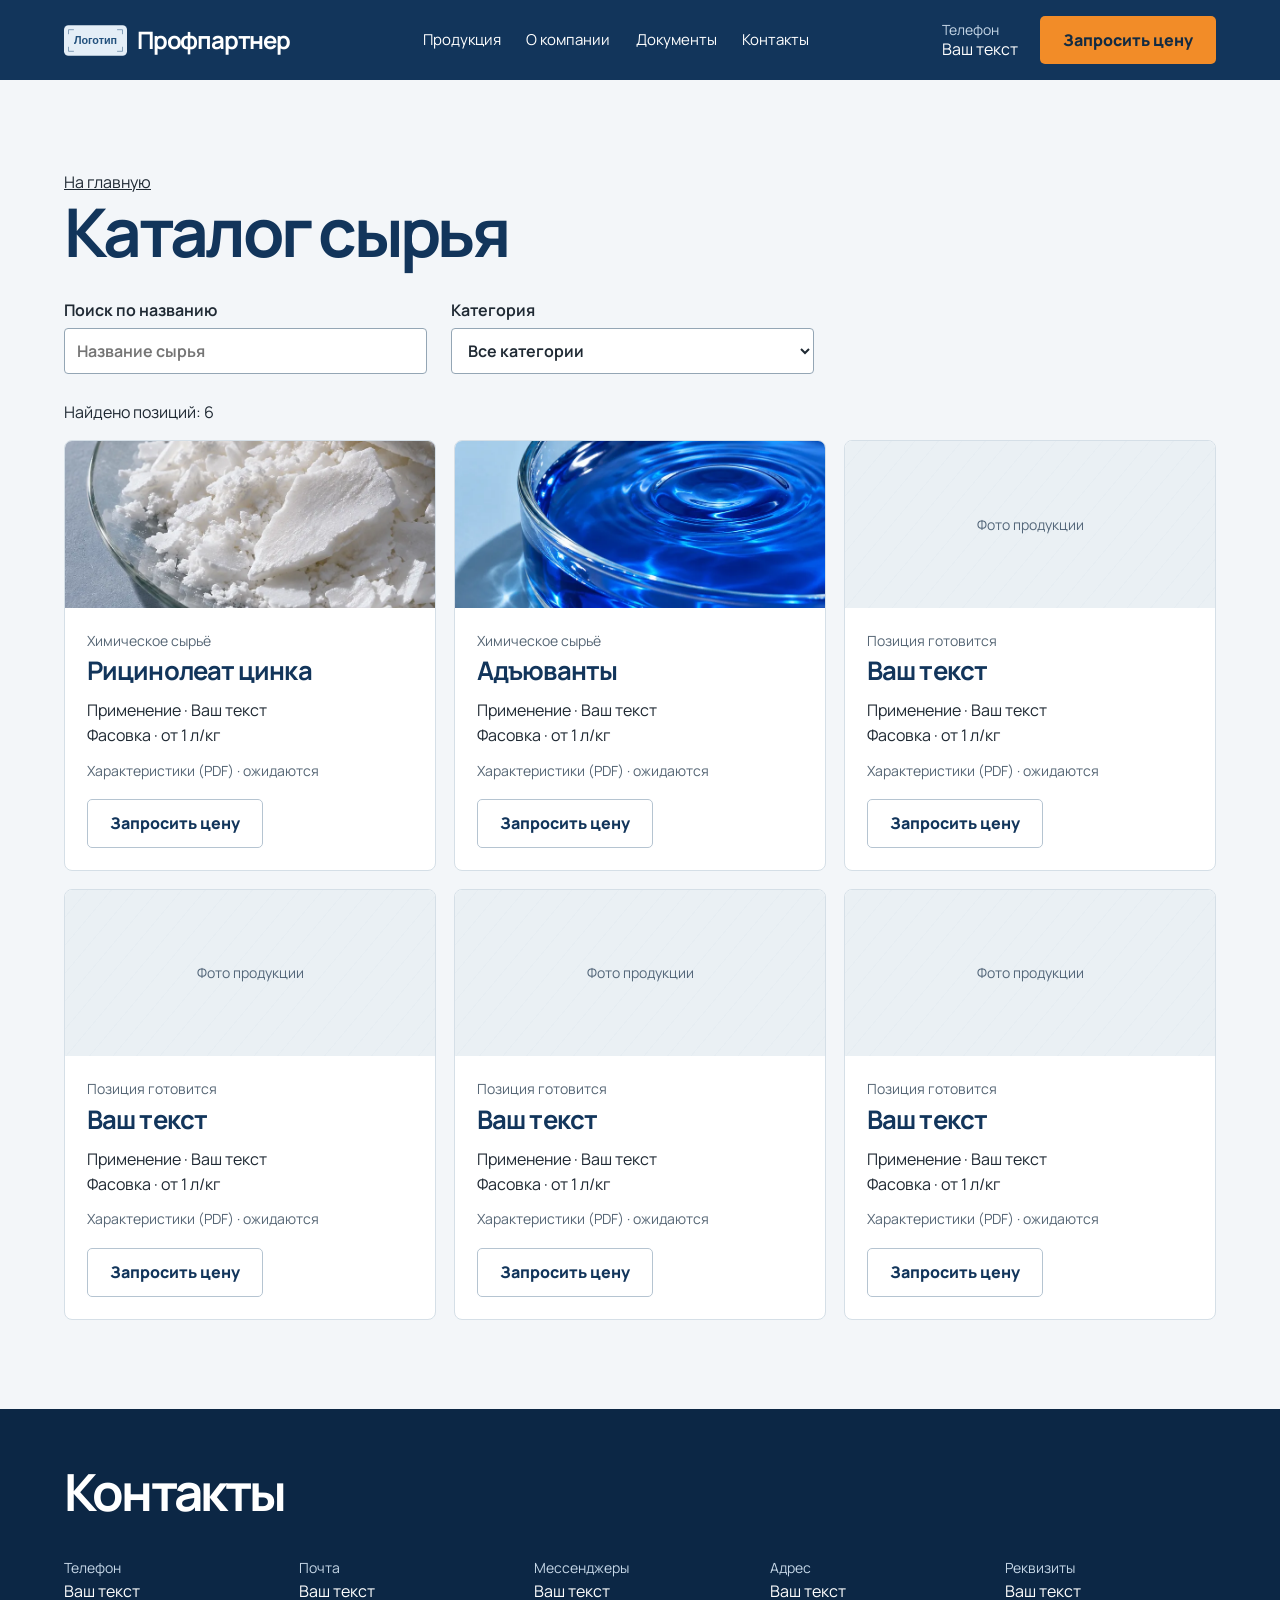
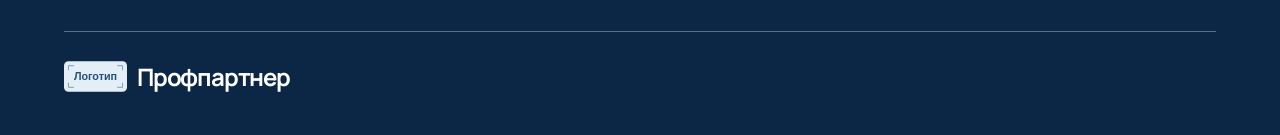
==== catalog.html @ ea1d74e9 "Publish homepage and catalog for GitHub Pages" ====
<!doctype html><html lang="ru"><head><meta charset="utf-8"><meta name="viewport" content="width=device-width, initial-scale=1"><title>Каталог сырья · Профпартнер</title><meta name="description" content="Оптовые поставки отечественного и импортного химического сырья по России и СНГ. Запрос цены и пробного образца."><link rel="icon" href="[data-uri]"><style>@font-face{font-family:Manrope;src:url([data-uri]);font-weight:200 800;font-display:swap;unicode-range:U+0400-052F}@font-face{font-family:Manrope;src:url([data-uri]);font-weight:200 800;font-display:swap;unicode-range:U+0000-00FF}
:root{--blue:#12355b;--deep:#0c2745;--orange:#f28c28;--pale:#f3f6f9;--ink:#1f2933;--muted:#6b7785;--line:#d5dfe7}*{box-sizing:border-box}html{scroll-behavior:smooth}body{margin:0;color:var(--ink);font:16px/1.55 Manrope,Arial,sans-serif}button,input,select{font:inherit}a{color:inherit}button,a,input,select{touch-action:manipulation}button:not(:disabled),select{cursor:pointer}:focus-visible{outline:3px solid #ca6600;outline-offset:3px}[hidden]{display:none!important}.wrap{width:min(1240px,90%);margin:auto}section{padding:clamp(54px,7vw,100px) 0}h1,h2,h3,p{margin:0}h1,h2,h3{color:var(--blue);line-height:1.12}h1,h2{letter-spacing:-.055em}h1{font-size:clamp(40px,5.25vw,80px);max-width:15ch}h2{font-size:clamp(32px,4vw,58px);margin-bottom:36px}h3{font-size:clamp(19px,2vw,26px);letter-spacing:-.035em}p{margin-top:14px}small{display:block;color:#566675;font-size:14px}header,.dark,footer{background:var(--blue);color:white}.top,.brand,nav,.actions,.btn,.doc{display:flex;align-items:center}.top{min-height:80px;gap:22px}.brand{gap:10px;text-decoration:none;letter-spacing:-.05em;font-size:24px;font-weight:800}nav{margin:auto;gap:clamp(12px,2vw,30px)}nav a{text-decoration:none;font-size:15px}nav a:hover{text-decoration:underline}.tel{line-height:1.25}.tel small,footer small{color:#c6d7e7}.btn{display:inline-flex;justify-content:center;text-decoration:none;min-height:48px;padding:11px 22px;border-radius:5px;border:1px solid transparent;font-weight:800;transition:transform .2s,background .2s,color .2s}.btn:hover{transform:translateY(-2px)}.primary{background:var(--orange);color:#132b42}.primary:hover{background:#ffa543}.navy{background:var(--blue);color:white}.light,.outline{color:var(--blue);background:white;border-color:#b5c4d1}.light:hover,.outline:hover{background:#e2ebf2}.menu,.dock{display:none}.hero{position:relative;isolation:isolate;overflow:hidden;background:#e9eff3;padding:clamp(74px,8vw,132px) 0}.tank{position:absolute;inset:0 0 0 48%;background:linear-gradient(120deg,#12355b22,transparent 65%),url([data-uri]) center/cover;clip-path:polygon(18% 0,100% 0,100% 100%,0 100%);z-index:-1;animation:arrive 1.1s ease-out both}.intro{width:53%;animation:up .7s ease-out both}.intro em{display:block;font-style:normal;color:#3c607c}.intro p{font-size:clamp(17px,1.7vw,23px);max-width:37ch;margin:24px 0 32px}.actions{flex-wrap:wrap;gap:12px}.pale{background:var(--pale)}.benefits{padding:0}.four,.steps,.split,.cards,.about,.formrow,.fields,.filters,.contacts{display:grid;gap:24px}.four,.steps{grid-template-columns:repeat(4,1fr)}.four{gap:0}.four article{padding:34px 7%;border-left:1px solid var(--line)}.four article:last-child{border-right:1px solid var(--line)}.four svg{display:block;width:31px;height:31px;stroke:#a5520c;stroke-width:1.6;fill:none;margin-bottom:16px}.four h3{font-size:19px;max-width:18ch}.cards{grid-template-columns:repeat(3,minmax(0,1fr));gap:18px}.product{background:#fff;border:1px solid var(--line);border-radius:8px;overflow:hidden}.productpic{height:clamp(115px,13vw,185px);overflow:hidden;background:#e5edf2}.productpic img{width:100%;height:100%;object-fit:cover;transition:transform .5s}.product:hover img{transform:scale(1.045)}.placeholder .productpic{display:grid;place-items:center;background:repeating-linear-gradient(130deg,#eaf0f4 0 17px,#e6edf2 17px 18px);color:#536679;font-size:14px}.cardbody{padding:22px}.cardbody h3{margin-top:6px}.cardbody p{margin:12px 0}.cardbody .btn{margin-top:18px}.cards+.btn{margin:28px auto 0;display:flex;width:max-content}.steps{counter-reset:step;list-style:none;padding:0;margin:0}.steps li{border-top:2px solid #d7e3ea;padding:18px 0}.steps li:before{counter-increment:step;content:counter(step,decimal-leading-zero);display:block;font-size:34px;color:#925013;font-weight:700;margin-bottom:16px}.split,.about,.formrow,.fields,.filters{grid-template-columns:1fr 1fr}.split article{padding:28px;border:1px solid #94aabb70;border-radius:7px}.dark h2,.dark h3,footer h2{color:white}.dark p{color:#deebf5}.doc{gap:24px;background:white}.paper{background:#eaf0f5;border:1px solid var(--line);border-top:5px solid var(--blue);padding:13px;color:var(--blue);font-weight:800}.paper i{display:block;width:37px;border-top:2px solid #b4c8d6;margin-top:8px}.doc p{margin:6px 0}.doc button{color:#596873;background:#eef2f5;border:0;padding:6px 14px;border-radius:4px}.about,.formrow{align-items:center;gap:7%}.about img{width:100%;height:300px;object-fit:cover;border-radius:7px}.formrow{align-items:start}.formrow>div p{max-width:40ch}.formrow form{background:white;color:var(--ink);border-radius:8px;padding:clamp(22px,3vw,44px)}label,legend{font-weight:650}input:not([type=checkbox],[type=radio]),select{display:block;width:100%;min-height:46px;padding:8px 12px;margin:6px 0 12px;border:1px solid #94a6b5;border-radius:4px;background:white;color:var(--ink)}fieldset{margin:5px 0 16px;padding:0;border:0}legend{margin-bottom:7px}fieldset label{margin-right:12px}input{accent-color:var(--blue)}.check{display:block;margin-bottom:18px}#selected{display:block;margin-bottom:14px}.dark #status{color:var(--blue)}#status:empty{display:none}footer{padding:54px 0 40px;background:var(--deep)}.contacts{grid-template-columns:repeat(5,1fr);border-bottom:1px solid #52708c;padding-bottom:28px;margin-bottom:26px}.filters{margin:28px 0 12px;max-width:750px}#count{margin-bottom:15px}dialog{max-width:min(90%,420px);border:0;border-radius:7px;padding:28px}dialog p{margin:14px 0 20px}dialog::backdrop{background:#102337aa}@keyframes up{from{opacity:0;transform:translateY(18px)}}@keyframes arrive{from{opacity:.3;transform:scale(1.035)}}.reveal{animation:up .5s ease-out both}
@media(max-width:1040px){.top{gap:14px}.top .tel{display:none}.brand{font-size:21px}.brand img{width:47px}.top nav{gap:12px}}
@media(max-width:800px){.wrap{width:91%}.top{position:relative;min-height:62px}.menu{display:block;color:white;background:transparent;border:1px solid #8aa1b8;border-radius:5px;font-size:22px}.top>.btn{margin-left:auto;min-height:38px;padding:7px 11px;font-size:14px}nav{display:none}.top.open nav{display:grid;position:absolute;z-index:5;top:100%;left:-5%;width:110%;background:var(--blue);padding:16px 6% 24px}.four,.steps,.cards{grid-template-columns:repeat(2,minmax(0,1fr))}.four article{border-bottom:1px solid var(--line)}.hero{padding:54px 0}.contacts{grid-template-columns:repeat(3,1fr)}.dock{display:flex;position:fixed;z-index:3;bottom:0;left:0;right:0;background:white;gap:8px;padding:8px 4% max(8px,env(safe-area-inset-bottom));box-shadow:0 -2px 15px #122a401a}.dock .btn{flex:1;min-height:42px}footer{padding-bottom:100px}.formrow,.about{gap:22px}.fields{display:block}}
@media(max-width:620px){.hero{padding:0}.hero .wrap{padding:38px 0 0}.tank{position:relative;inset:auto;float:right;width:100%;height:190px;clip-path:none;background-position:center 58%}.hero{display:flex;flex-direction:column-reverse}.hero .wrap{padding-bottom:30px}.intro{width:100%}h1{font-size:clamp(36px,9.5vw,56px)}.intro p{margin:17px 0 22px}.actions{gap:8px}.actions .btn{font-size:14px;padding:10px 12px}.split,.about,.formrow,.filters,.cards{grid-template-columns:1fr}.product{display:grid;grid-template-columns:29% 1fr}.productpic{height:100%}.placeholder .productpic span{max-width:8ch;text-align:center}.cardbody{padding:16px}.four h3{font-size:17px}.four article{padding:20px 12px}.steps{gap:16px}.about img{height:210px}.contacts{grid-template-columns:1fr 1fr}.top .brand{gap:5px;font-size:17px}.top{gap:7px}.top .btn{font-size:12px}.menu{min-height:38px}.formrow h2{margin-bottom:15px}.filters{gap:0}}
@media(prefers-reduced-motion:reduce){html{scroll-behavior:auto}*,*::before{animation:none!important;transition:none!important}}
</style><script defer src="[data-uri]"></script></head><body><header><div class="wrap top"><a class="brand" href="index.html"><img src="[data-uri]" width="63" height="31" alt="Логотип"><strong>Профпартнер</strong></a><nav><a href="index.html#catalog">Продукция</a><a href="index.html#about">О компании</a><a href="index.html#documents">Документы</a><a href="index.html#contacts">Контакты</a></nav><div class="tel"><small>Телефон</small>Ваш текст</div><a class="btn primary" href="index.html#request" >Запросить цену</a><button class="menu" aria-label="Меню" aria-expanded="false">☰</button></div></header><main><section class="pale"><div class="wrap"><a href="index.html">На главную</a><h1>Каталог сырья</h1><div class="filters"><label>Поиск по названию<input type="search" id="search" placeholder="Название сырья"></label><label>Категория<select id="category"><option>Все категории</option><option>Соединения цинка</option><option>Добавки</option><option>В разработке</option></select></label></div><p id="count" role="status"></p><div class="cards"><article class="product " data-group="Соединения цинка"><div class="productpic"><img loading="lazy" src="[data-uri]" alt="Иллюстрация сырья"></div><div class="cardbody"><small>Химическое сырьё</small><h3>Рицинолеат цинка</h3><p>Применение · Ваш текст<br>Фасовка · от 1 л/кг</p><small>Характеристики (PDF) · ожидаются</small><a class="btn light" href="index.html?product=1#request" data-product="1">Запросить цену</a></div></article><article class="product " data-group="Добавки"><div class="productpic"><img loading="lazy" src="[data-uri]" alt="Иллюстрация сырья"></div><div class="cardbody"><small>Химическое сырьё</small><h3>Адъюванты</h3><p>Применение · Ваш текст<br>Фасовка · от 1 л/кг</p><small>Характеристики (PDF) · ожидаются</small><a class="btn light" href="index.html?product=2#request" data-product="2">Запросить цену</a></div></article><article class="product placeholder" data-group="В разработке"><div class="productpic"><span>Фото продукции</span></div><div class="cardbody"><small>Позиция готовится</small><h3>Ваш текст</h3><p>Применение · Ваш текст<br>Фасовка · от 1 л/кг</p><small>Характеристики (PDF) · ожидаются</small><a class="btn light" href="index.html?product=3#request" data-product="3">Запросить цену</a></div></article><article class="product placeholder" data-group="В разработке"><div class="productpic"><span>Фото продукции</span></div><div class="cardbody"><small>Позиция готовится</small><h3>Ваш текст</h3><p>Применение · Ваш текст<br>Фасовка · от 1 л/кг</p><small>Характеристики (PDF) · ожидаются</small><a class="btn light" href="index.html?product=4#request" data-product="4">Запросить цену</a></div></article><article class="product placeholder" data-group="В разработке"><div class="productpic"><span>Фото продукции</span></div><div class="cardbody"><small>Позиция готовится</small><h3>Ваш текст</h3><p>Применение · Ваш текст<br>Фасовка · от 1 л/кг</p><small>Характеристики (PDF) · ожидаются</small><a class="btn light" href="index.html?product=5#request" data-product="5">Запросить цену</a></div></article><article class="product placeholder" data-group="В разработке"><div class="productpic"><span>Фото продукции</span></div><div class="cardbody"><small>Позиция готовится</small><h3>Ваш текст</h3><p>Применение · Ваш текст<br>Фасовка · от 1 л/кг</p><small>Характеристики (PDF) · ожидаются</small><a class="btn light" href="index.html?product=6#request" data-product="6">Запросить цену</a></div></article></div></div></section></main><footer id="contacts"><div class="wrap"><h2>Контакты</h2><div class="contacts"><div><small>Телефон</small>Ваш текст</div><div><small>Почта</small>Ваш текст</div><div><small>Мессенджеры</small>Ваш текст</div><div><small>Адрес</small>Ваш текст</div><div><small>Реквизиты</small>Ваш текст</div></div><a class="brand" href="index.html"><img src="[data-uri]" width="63" height="31" alt="Логотип"><strong>Профпартнер</strong></a></div></footer><div class="dock"><button class="btn light" data-call>Позвонить</button><a class="btn primary" href="index.html#request" >Заявка</a></div><dialog><h3>Телефон компании</h3><p>Номер появится после заполнения контактов. Пока можно оставить заявку.</p><a class="btn primary" href="index.html#request" >Оставить заявку</a> <button class="btn light" data-close>Закрыть</button></dialog></body></html>
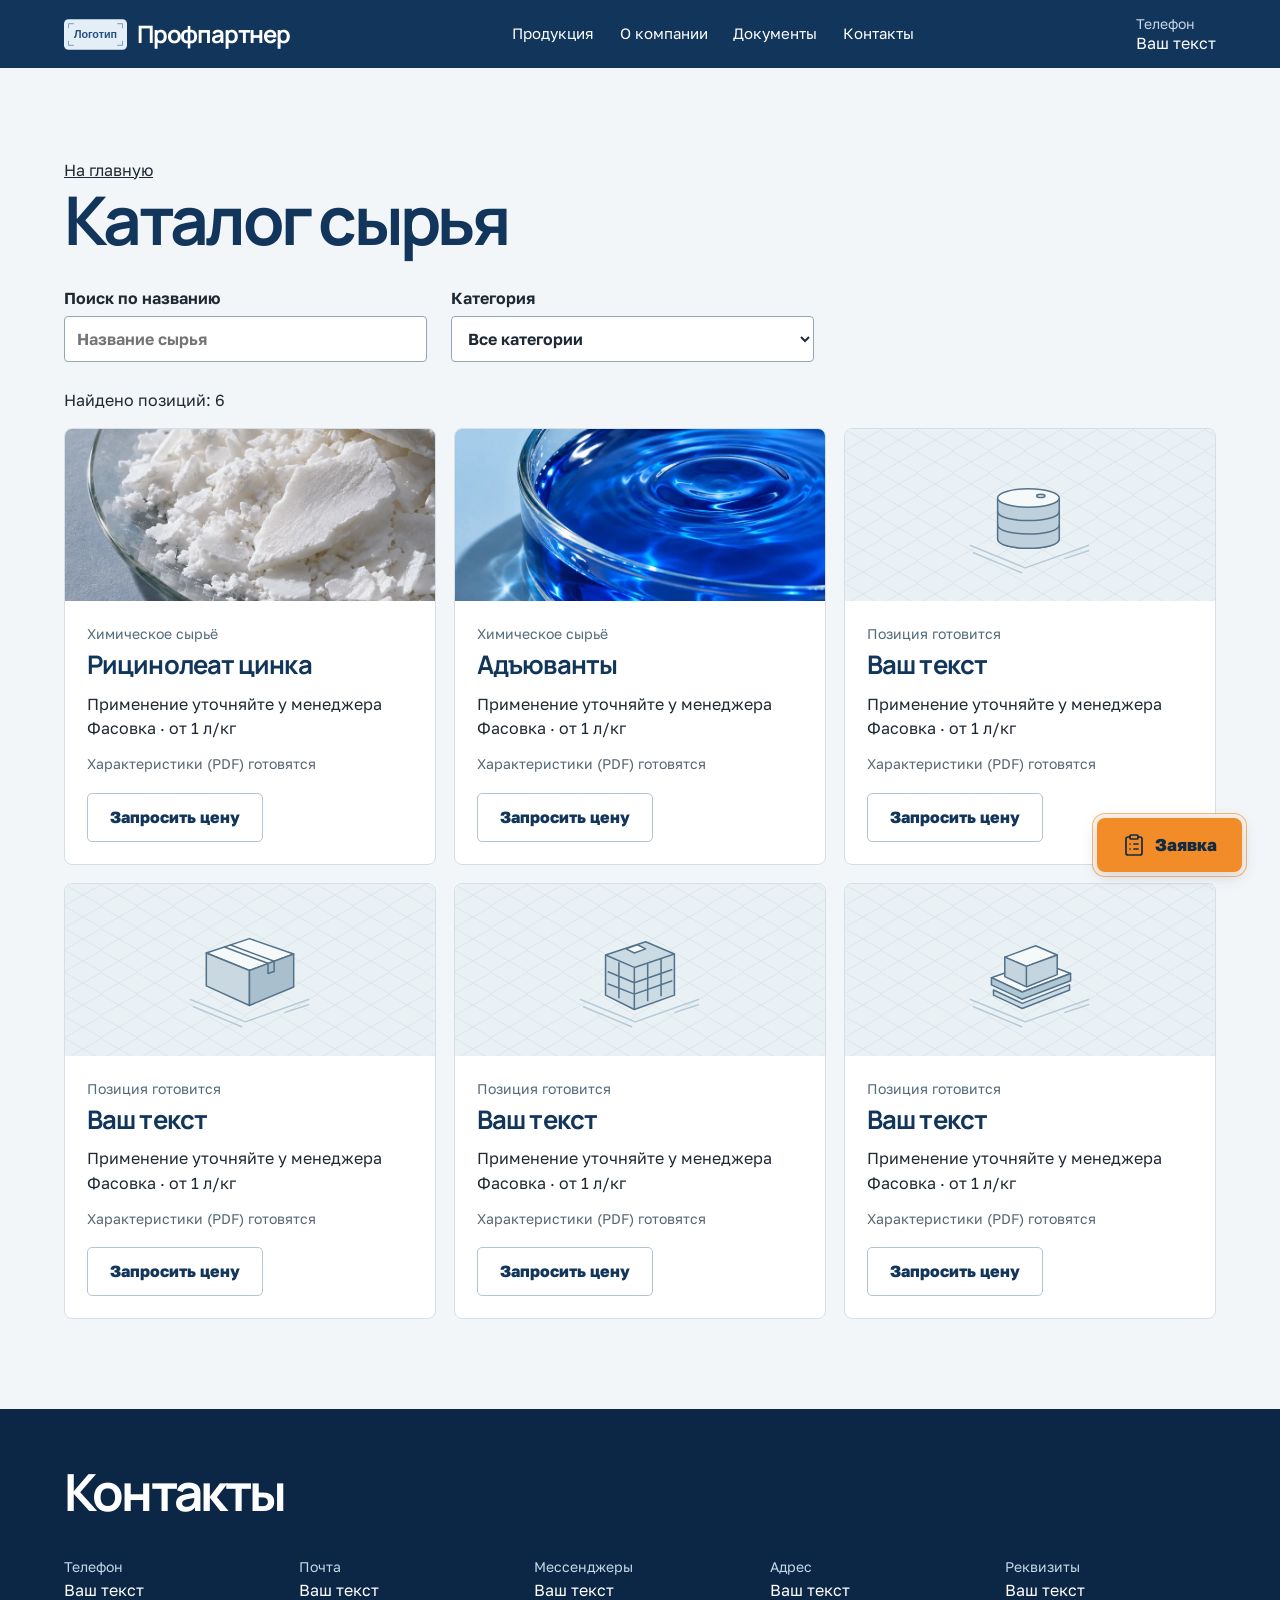
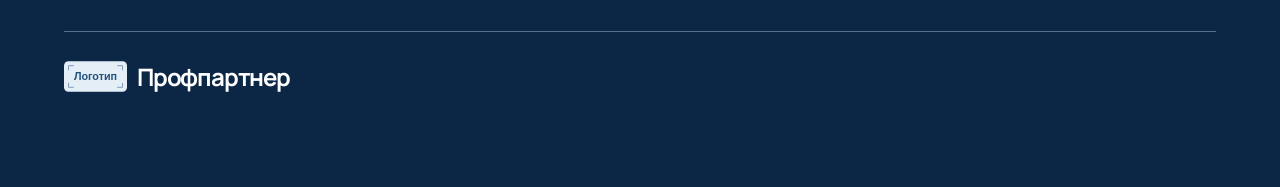
==== commit a30a4f60: "Add files via upload" ====
--- a/catalog.html
+++ b/catalog.html
@@ -1,7 +1,109 @@
-<!doctype html><html lang="ru"><head><meta charset="utf-8"><meta name="viewport" content="width=device-width, initial-scale=1"><title>Каталог сырья · Профпартнер</title><meta name="description" content="Оптовые поставки отечественного и импортного химического сырья по России и СНГ. Запрос цены и пробного образца."><link rel="icon" href="[data-uri]"><style>@font-face{font-family:Manrope;src:url([data-uri]);font-weight:200 800;font-display:swap;unicode-range:U+0400-052F}@font-face{font-family:Manrope;src:url([data-uri]);font-weight:200 800;font-display:swap;unicode-range:U+0000-00FF}
-:root{--blue:#12355b;--deep:#0c2745;--orange:#f28c28;--pale:#f3f6f9;--ink:#1f2933;--muted:#6b7785;--line:#d5dfe7}*{box-sizing:border-box}html{scroll-behavior:smooth}body{margin:0;color:var(--ink);font:16px/1.55 Manrope,Arial,sans-serif}button,input,select{font:inherit}a{color:inherit}button,a,input,select{touch-action:manipulation}button:not(:disabled),select{cursor:pointer}:focus-visible{outline:3px solid #ca6600;outline-offset:3px}[hidden]{display:none!important}.wrap{width:min(1240px,90%);margin:auto}section{padding:clamp(54px,7vw,100px) 0}h1,h2,h3,p{margin:0}h1,h2,h3{color:var(--blue);line-height:1.12}h1,h2{letter-spacing:-.055em}h1{font-size:clamp(40px,5.25vw,80px);max-width:15ch}h2{font-size:clamp(32px,4vw,58px);margin-bottom:36px}h3{font-size:clamp(19px,2vw,26px);letter-spacing:-.035em}p{margin-top:14px}small{display:block;color:#566675;font-size:14px}header,.dark,footer{background:var(--blue);color:white}.top,.brand,nav,.actions,.btn,.doc{display:flex;align-items:center}.top{min-height:80px;gap:22px}.brand{gap:10px;text-decoration:none;letter-spacing:-.05em;font-size:24px;font-weight:800}nav{margin:auto;gap:clamp(12px,2vw,30px)}nav a{text-decoration:none;font-size:15px}nav a:hover{text-decoration:underline}.tel{line-height:1.25}.tel small,footer small{color:#c6d7e7}.btn{display:inline-flex;justify-content:center;text-decoration:none;min-height:48px;padding:11px 22px;border-radius:5px;border:1px solid transparent;font-weight:800;transition:transform .2s,background .2s,color .2s}.btn:hover{transform:translateY(-2px)}.primary{background:var(--orange);color:#132b42}.primary:hover{background:#ffa543}.navy{background:var(--blue);color:white}.light,.outline{color:var(--blue);background:white;border-color:#b5c4d1}.light:hover,.outline:hover{background:#e2ebf2}.menu,.dock{display:none}.hero{position:relative;isolation:isolate;overflow:hidden;background:#e9eff3;padding:clamp(74px,8vw,132px) 0}.tank{position:absolute;inset:0 0 0 48%;background:linear-gradient(120deg,#12355b22,transparent 65%),url([data-uri]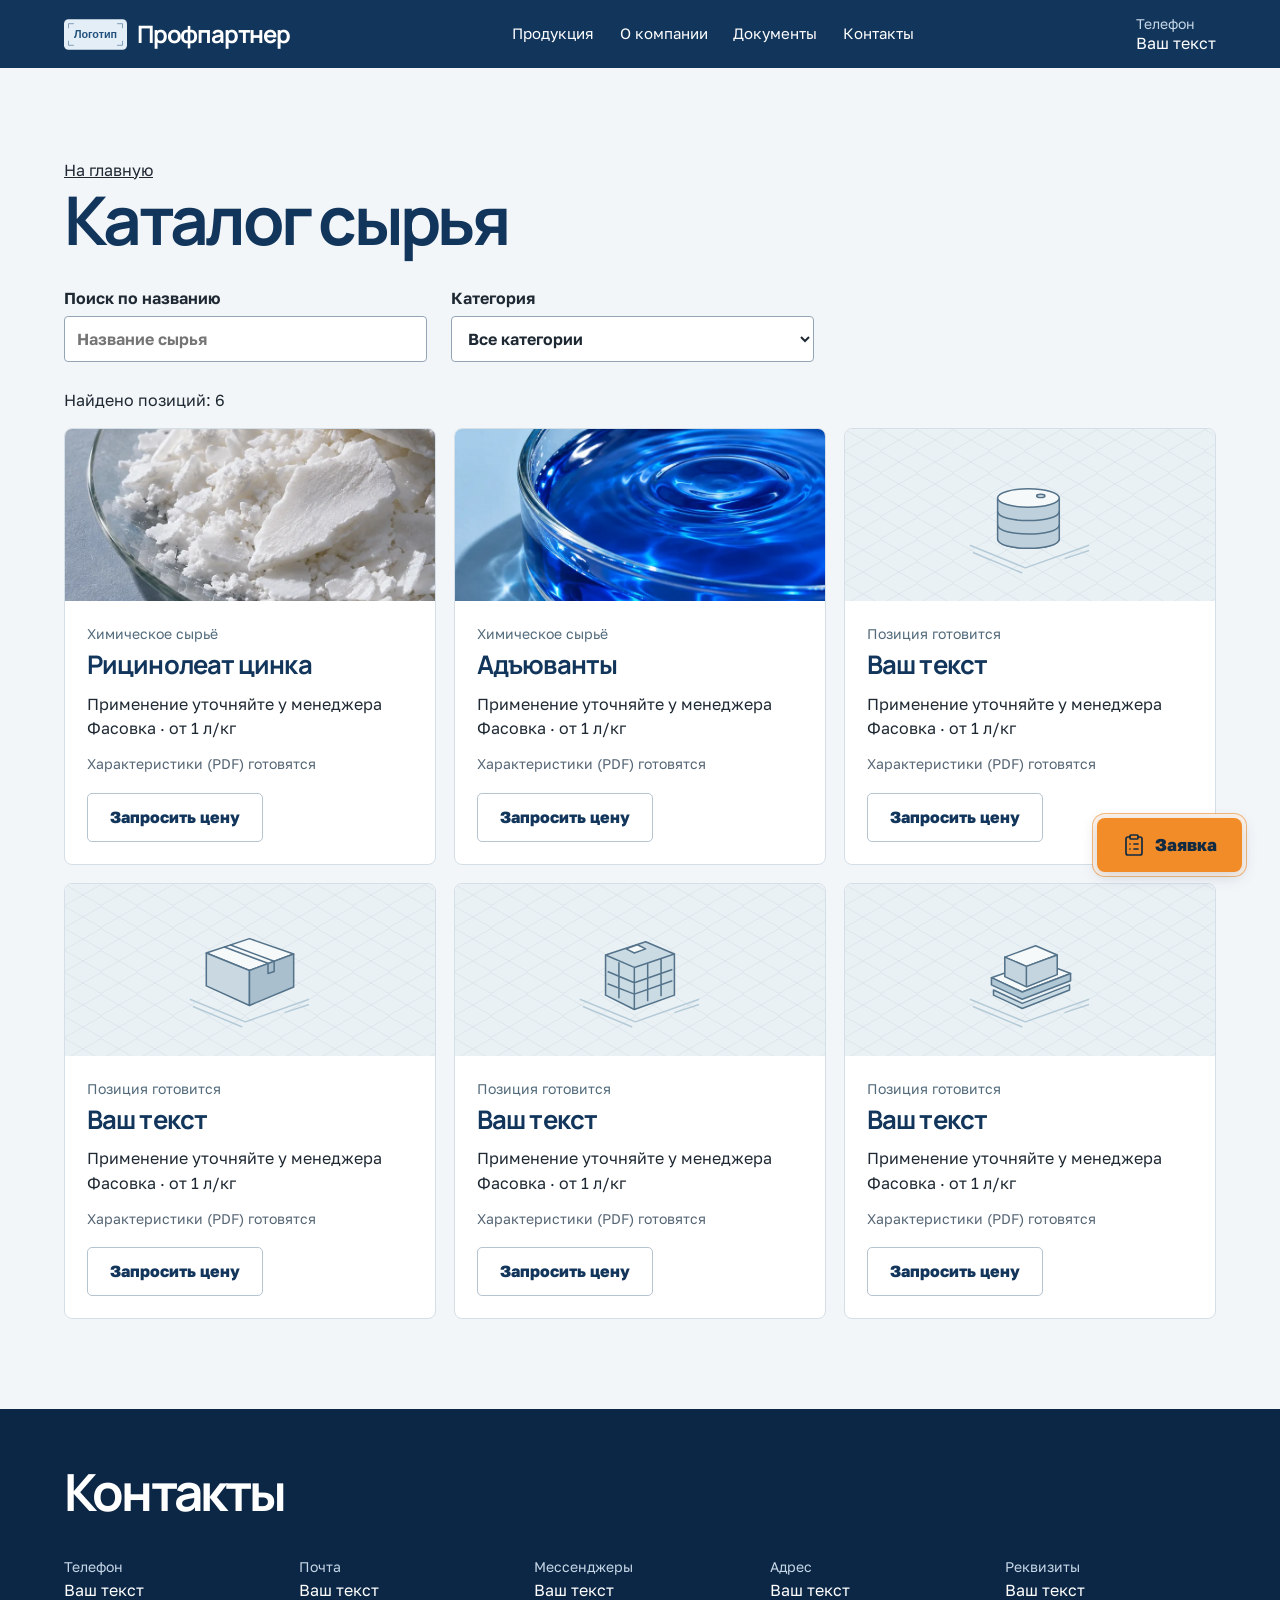
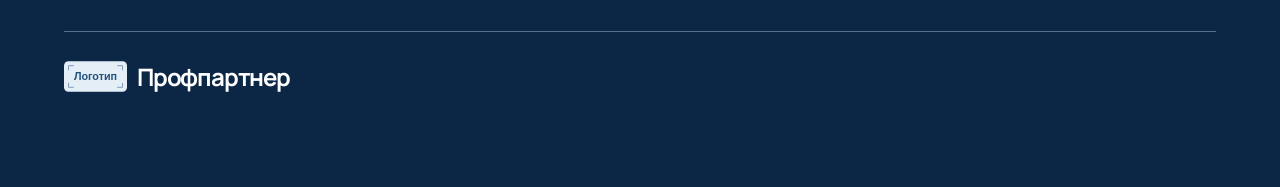
==== commit d88b9c9a: "Обновить заявки, флаги и оформление разделов" ====
--- a/catalog.html
+++ b/catalog.html
@@ -1,4 +1,4 @@
-<!doctype html><html lang="ru"><head><meta charset="utf-8"><meta name="viewport" content="width=device-width, initial-scale=1"><title>Каталог сырья · Профпартнер</title><meta name="description" content="Оптовые поставки отечественного и импортного химического сырья по России и СНГ. Запрос цены и пробного образца."><link rel="icon" href="site/assets/favicon.svg"><link rel="stylesheet" href="profpartner.css"><script defer src="profpartner.js"></script></head><body><a class="skip" href="#main">К содержанию</a>
+<!doctype html><html lang="ru"><head><meta charset="utf-8"><meta name="viewport" content="width=device-width, initial-scale=1"><title>Каталог сырья · Профпартнер</title><meta name="description" content="Оптовые поставки отечественного и импортного химического сырья по России и СНГ. Запрос цены и пробного образца."><link rel="icon" href="site/assets/favicon.svg"><link rel="stylesheet" href="profpartner.css?v=3"><script defer src="profpartner.js?v=3"></script></head><body><a class="skip" href="#main">К содержанию</a>
 <header><div class="wrap top"><a class="brand" href="index.html"><img src="site/assets/logo-placeholder.svg" width="63" height="31" alt="Логотип"><strong>Профпартнер</strong></a>
 <nav><a href="index.html#catalog">Продукция</a><a href="index.html#about">О компании</a><a href="index.html#documents">Документы</a><a href="#contacts">Контакты</a></nav><div class="tel"><small>Телефон</small>Ваш текст</div>
 <button class="mobile-call" data-call aria-label="Позвонить"><svg aria-hidden="true" focusable="false"   class="lucide lucide-phone"
@@ -92,6 +92,7 @@
       <datalist id="materials"><option value="Рицинолеат цинка"></option><option value="Адъюванты"></option></datalist>
       <div class="quantity"><label>Количество<input name="amount" type="number" min="1" step="any" inputmode="decimal" placeholder="Например, 25"></label><label>Единица<select name="unit"><option>кг</option><option>л</option></select></label></div>
       <label class="check"><input type="checkbox" name="sample">Нужен пробный образец</label>
+      <label>Комментарий<textarea name="comment" rows="3" maxlength="1000" placeholder="Город доставки, фасовка или другие детали"></textarea></label>
     </fieldset>
     
 <fieldset class="group"><legend>Контакты</legend><div class="field-pair"><label>Имя <span>*</span><input required name="name" maxlength="100" autocomplete="name"></label><label>Телефон <span>*</span><input required name="phone" type="tel" autocomplete="tel" maxlength="32" placeholder="+7 999 123-45-67"></label></div>
--- a/profpartner.css
+++ b/profpartner.css
@@ -222,3 +222,92 @@
  .btn:hover,.product:hover,.product:hover .productpic img,.product:hover .vessel,.btn:active{transform:none}
  .steps li::after{transform:none}
 }
+
+.intro .hero-offer {
+  width: fit-content;
+  max-width: min(100%, 36ch);
+  padding: 10px 15px;
+  border-inline-start: 3px solid var(--orange);
+  background: #f6f9fb;
+  color: var(--blue);
+  font-weight: 550;
+}
+
+.hero-offer strong {
+  font-weight: 800;
+  white-space: nowrap;
+}
+
+#catalog + #documents {
+  padding-top: clamp(36px, 5vw, 66px);
+}
+
+@media (max-width: 620px) {
+  .intro .hero-offer {
+    padding: 9px 12px;
+  }
+}
+
+#quote textarea {
+  display: block;
+  width: 100%;
+  min-height: 88px;
+  margin: 4px 0 8px;
+  padding: 10px 12px;
+  resize: vertical;
+  border: 1px solid #a8b9c5;
+  border-radius: 6px;
+  background: #fff;
+  color: var(--ink);
+  font: inherit;
+  font-size: 16px;
+  font-weight: 400;
+}
+
+#documents {
+  background: var(--blue);
+  color: #fff;
+}
+
+#documents h2 { color: #fff; }
+#documents .doc { color: var(--ink); }
+
+#documents,
+#process {
+  position: relative;
+}
+
+#documents > .wrap,
+#process > .wrap {
+  position: relative;
+}
+
+.chemistry-ornament {
+  position: absolute;
+  top: 17px;
+  right: max(5%, calc((100% - 1240px) / 2));
+  width: clamp(64px, 12vw, 158px);
+  height: auto;
+  pointer-events: none;
+}
+
+#documents .chemistry-ornament { color: #aaceed; opacity: .3; }
+#process .chemistry-ornament { color: #3c607c; opacity: .23; }
+
+@media (max-width: 620px) {
+  .chemistry-ornament { top: 9px; right: 3%; }
+  #documents .chemistry-ornament { opacity: .16; }
+  #process .chemistry-ornament { opacity: .14; }
+}
+
+@media (prefers-reduced-motion: no-preference) {
+  .section-heading-in {
+    animation: section-heading-in 760ms cubic-bezier(.16, 1, .3, 1) both;
+  }
+
+  @keyframes section-heading-in {
+    from { opacity: .06; transform: translateY(34px); }
+    32% { opacity: .9; }
+    to { opacity: 1; transform: translateY(0); }
+  }
+}
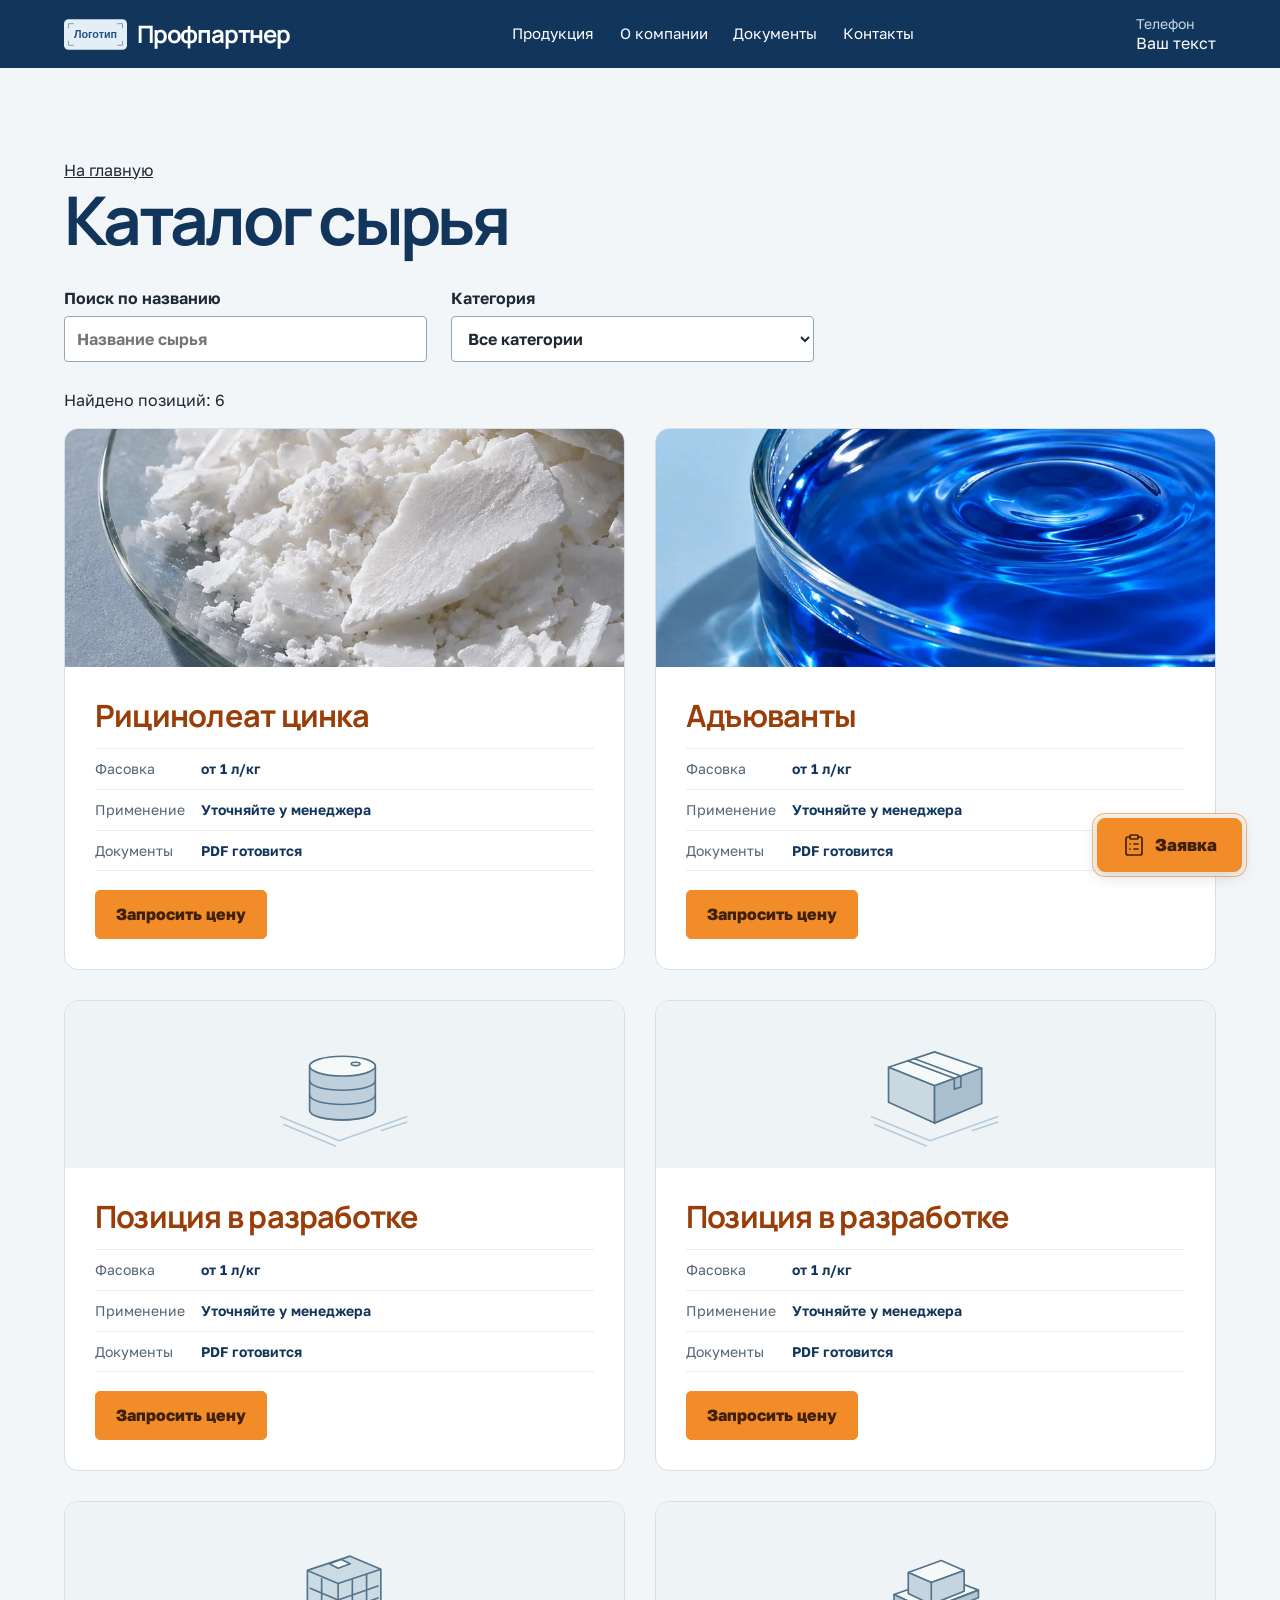
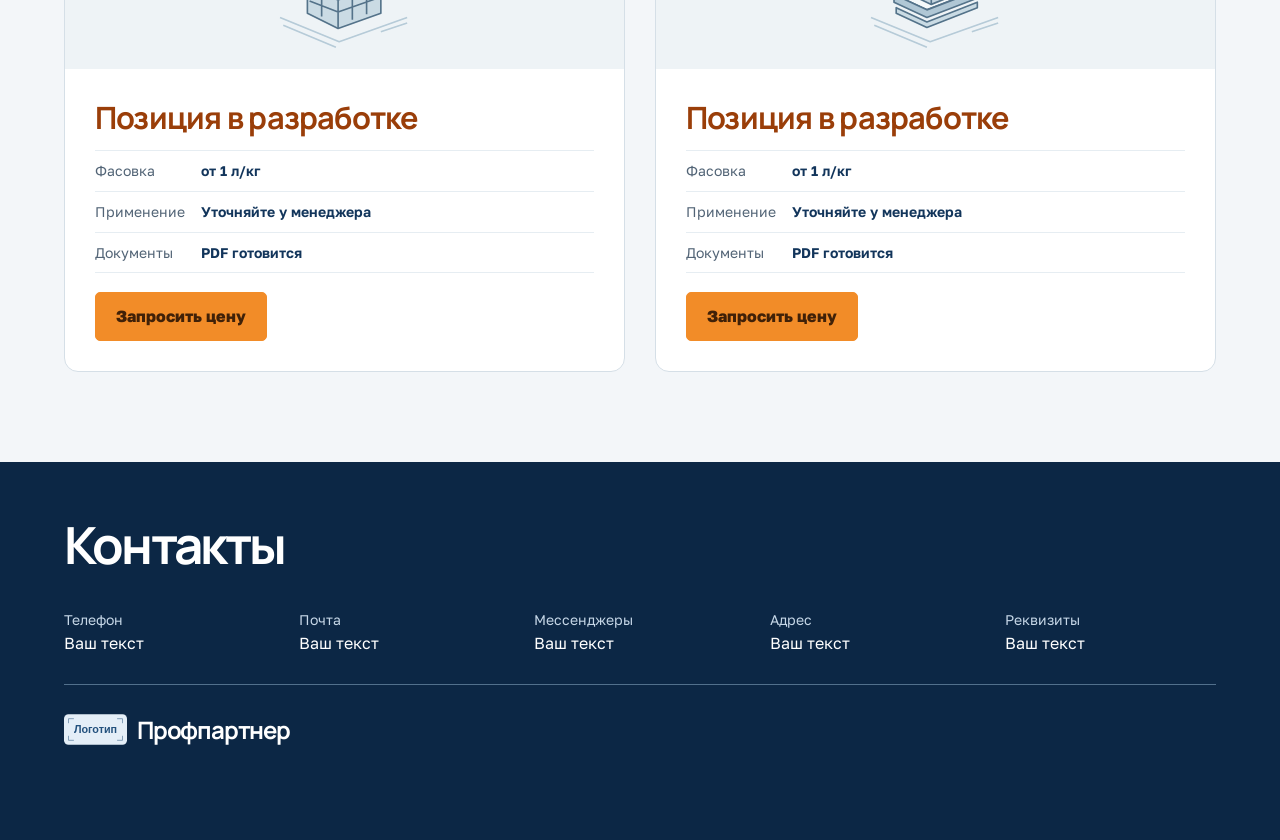
==== commit c4cb6a18: "Переработать карточки товаров и сетку стран" ====
--- a/catalog.html
+++ b/catalog.html
@@ -1,4 +1,4 @@
-<!doctype html><html lang="ru"><head><meta charset="utf-8"><meta name="viewport" content="width=device-width, initial-scale=1"><title>Каталог сырья · Профпартнер</title><meta name="description" content="Оптовые поставки отечественного и импортного химического сырья по России и СНГ. Запрос цены и пробного образца."><link rel="icon" href="site/assets/favicon.svg"><link rel="stylesheet" href="profpartner.css?v=3"><script defer src="profpartner.js?v=3"></script></head><body><a class="skip" href="#main">К содержанию</a>
+<!doctype html><html lang="ru"><head><meta charset="utf-8"><meta name="viewport" content="width=device-width, initial-scale=1"><title>Каталог сырья · Профпартнер</title><meta name="description" content="Оптовые поставки отечественного и импортного химического сырья по России и СНГ. Запрос цены и пробного образца."><link rel="icon" href="site/assets/favicon.svg"><link rel="stylesheet" href="profpartner.css?v=4"><script defer src="profpartner.js?v=3"></script></head><body><a class="skip" href="#main">К содержанию</a>
 <header><div class="wrap top"><a class="brand" href="index.html"><img src="site/assets/logo-placeholder.svg" width="63" height="31" alt="Логотип"><strong>Профпартнер</strong></a>
 <nav><a href="index.html#catalog">Продукция</a><a href="index.html#about">О компании</a><a href="index.html#documents">Документы</a><a href="#contacts">Контакты</a></nav><div class="tel"><small>Телефон</small>Ваш текст</div>
 <button class="mobile-call" data-call aria-label="Позвонить"><svg aria-hidden="true" focusable="false"   class="lucide lucide-phone"
@@ -34,17 +34,41 @@
 </button></div></header>
 <main id="main" tabindex="-1">
 <section class="pale"><div class="wrap"><a href="index.html">На главную</a><h1>Каталог сырья</h1><div class="filters"><label>Поиск по названию<input type="search" id="search" placeholder="Название сырья"></label><label>Категория<select id="category"><option>Все категории</option><option>Соединения цинка</option><option>Добавки</option><option>В разработке</option></select></label></div><p id="count" role="status"></p><div class="cards">
-<article class="product " data-group="Соединения цинка"><div class="productpic"><img loading="lazy" src="site/assets/zinc.webp" alt="Белое сырьё в лабораторной посуде"></div><div class="cardbody"><small>Химическое сырьё</small><h3>Рицинолеат цинка</h3><p>Применение уточняйте у менеджера<br>Фасовка · от 1 л/кг</p><small>Характеристики (PDF) готовятся</small>
+<article class="product " data-group="Соединения цинка"><div class="productpic"><img loading="lazy" src="site/assets/zinc.webp" alt="Белое сырьё в лабораторной посуде"></div><div class="cardbody"><h3>Рицинолеат цинка</h3><dl class="product-facts">
+    <div><dt>Фасовка</dt><dd>от 1 л/кг</dd></div>
+    <div><dt>Применение</dt><dd>Уточняйте у менеджера</dd></div>
+    <div><dt>Документы</dt><dd>PDF готовится</dd></div>
+  </dl>
 <button type="button" class="btn light" data-request data-product="1">Запросить цену</button></div></article>
-<article class="product " data-group="Добавки"><div class="productpic"><img loading="lazy" src="site/assets/adjuvants.webp" alt="Синяя жидкость в лабораторной посуде"></div><div class="cardbody"><small>Химическое сырьё</small><h3>Адъюванты</h3><p>Применение уточняйте у менеджера<br>Фасовка · от 1 л/кг</p><small>Характеристики (PDF) готовятся</small>
+<article class="product " data-group="Добавки"><div class="productpic"><img loading="lazy" src="site/assets/adjuvants.webp" alt="Синяя жидкость в лабораторной посуде"></div><div class="cardbody"><h3>Адъюванты</h3><dl class="product-facts">
+    <div><dt>Фасовка</dt><dd>от 1 л/кг</dd></div>
+    <div><dt>Применение</dt><dd>Уточняйте у менеджера</dd></div>
+    <div><dt>Документы</dt><dd>PDF готовится</dd></div>
+  </dl>
 <button type="button" class="btn light" data-request data-product="2">Запросить цену</button></div></article>
-<article class="product placeholder" data-group="В разработке"><div class="productpic drawing"><svg class="vessel" viewBox="0 0 180 140" fill="none" stroke="#54738a" stroke-width="1.5" stroke-linejoin="round" aria-hidden="true"><path d="m31 99 54 22 62-22M34 106l48 20m41-14 24-8" stroke="#b6cbd8"/><ellipse cx="88" cy="93" rx="30" ry="9"/><path d="M58 53v40c0 12 60 12 60 0V53" fill="#bed0db"/><ellipse cx="88" cy="53" rx="30" ry="9" fill="#f5f9fa"/><path d="M58 66c0 12 60 12 60 0m-60 13c0 12 60 12 60 0"/><ellipse cx="100" cy="51" rx="4" ry="1.5"/></svg></div><div class="cardbody"><small>Позиция готовится</small><h3>Ваш текст</h3><p>Применение уточняйте у менеджера<br>Фасовка · от 1 л/кг</p><small>Характеристики (PDF) готовятся</small>
+<article class="product placeholder" data-group="В разработке"><div class="productpic drawing"><svg class="vessel" viewBox="0 0 180 140" fill="none" stroke="#54738a" stroke-width="1.5" stroke-linejoin="round" aria-hidden="true"><path d="m31 99 54 22 62-22M34 106l48 20m41-14 24-8" stroke="#b6cbd8"/><ellipse cx="88" cy="93" rx="30" ry="9"/><path d="M58 53v40c0 12 60 12 60 0V53" fill="#bed0db"/><ellipse cx="88" cy="53" rx="30" ry="9" fill="#f5f9fa"/><path d="M58 66c0 12 60 12 60 0m-60 13c0 12 60 12 60 0"/><ellipse cx="100" cy="51" rx="4" ry="1.5"/></svg></div><div class="cardbody"><h3>Позиция в разработке</h3><dl class="product-facts">
+    <div><dt>Фасовка</dt><dd>от 1 л/кг</dd></div>
+    <div><dt>Применение</dt><dd>Уточняйте у менеджера</dd></div>
+    <div><dt>Документы</dt><dd>PDF готовится</dd></div>
+  </dl>
 <button type="button" class="btn light" data-request data-product="3">Запросить цену</button></div></article>
-<article class="product placeholder" data-group="В разработке"><div class="productpic drawing"><svg class="vessel" viewBox="0 0 180 140" fill="none" stroke="#54738a" stroke-width="1.5" stroke-linejoin="round" aria-hidden="true"><path d="m31 99 54 22 62-22M34 106l48 20m41-14 24-8" stroke="#b6cbd8"/><path d="m47 54 42-14 43 15-43 16Z" fill="#f5f9fa"/><path d="m47 54 42 17v34l-42-19Z" fill="#c9d8e1"/><path d="m89 71 43-16v32l-43 18Z" fill="#aabfce"/><path d="m64 48 43 16v10l6-2V62L70 46"/></svg></div><div class="cardbody"><small>Позиция готовится</small><h3>Ваш текст</h3><p>Применение уточняйте у менеджера<br>Фасовка · от 1 л/кг</p><small>Характеристики (PDF) готовятся</small>
+<article class="product placeholder" data-group="В разработке"><div class="productpic drawing"><svg class="vessel" viewBox="0 0 180 140" fill="none" stroke="#54738a" stroke-width="1.5" stroke-linejoin="round" aria-hidden="true"><path d="m31 99 54 22 62-22M34 106l48 20m41-14 24-8" stroke="#b6cbd8"/><path d="m47 54 42-14 43 15-43 16Z" fill="#f5f9fa"/><path d="m47 54 42 17v34l-42-19Z" fill="#c9d8e1"/><path d="m89 71 43-16v32l-43 18Z" fill="#aabfce"/><path d="m64 48 43 16v10l6-2V62L70 46"/></svg></div><div class="cardbody"><h3>Позиция в разработке</h3><dl class="product-facts">
+    <div><dt>Фасовка</dt><dd>от 1 л/кг</dd></div>
+    <div><dt>Применение</dt><dd>Уточняйте у менеджера</dd></div>
+    <div><dt>Документы</dt><dd>PDF готовится</dd></div>
+  </dl>
 <button type="button" class="btn light" data-request data-product="4">Запросить цену</button></div></article>
-<article class="product placeholder" data-group="В разработке"><div class="productpic drawing"><svg class="vessel" viewBox="0 0 180 140" fill="none" stroke="#54738a" stroke-width="1.5" stroke-linejoin="round" aria-hidden="true"><path d="m31 99 54 22 62-22M34 106l48 20m41-14 24-8" stroke="#b6cbd8"/><path d="m56 56 39-13 28 12v40l-39 14-28-14Z" fill="#cadbe4"/><path d="m56 56 28 12 39-13m-39 13v41M58 72l26 11 37-13m-63 14 26 10 37-13M69 63v35m28-34v37m13-42v37"/><path d="m76 50 11-4 8 4-11 4Z" fill="#f5f9fa"/></svg></div><div class="cardbody"><small>Позиция готовится</small><h3>Ваш текст</h3><p>Применение уточняйте у менеджера<br>Фасовка · от 1 л/кг</p><small>Характеристики (PDF) готовятся</small>
+<article class="product placeholder" data-group="В разработке"><div class="productpic drawing"><svg class="vessel" viewBox="0 0 180 140" fill="none" stroke="#54738a" stroke-width="1.5" stroke-linejoin="round" aria-hidden="true"><path d="m31 99 54 22 62-22M34 106l48 20m41-14 24-8" stroke="#b6cbd8"/><path d="m56 56 39-13 28 12v40l-39 14-28-14Z" fill="#cadbe4"/><path d="m56 56 28 12 39-13m-39 13v41M58 72l26 11 37-13m-63 14 26 10 37-13M69 63v35m28-34v37m13-42v37"/><path d="m76 50 11-4 8 4-11 4Z" fill="#f5f9fa"/></svg></div><div class="cardbody"><h3>Позиция в разработке</h3><dl class="product-facts">
+    <div><dt>Фасовка</dt><dd>от 1 л/кг</dd></div>
+    <div><dt>Применение</dt><dd>Уточняйте у менеджера</dd></div>
+    <div><dt>Документы</dt><dd>PDF готовится</dd></div>
+  </dl>
 <button type="button" class="btn light" data-request data-product="5">Запросить цену</button></div></article>
-<article class="product placeholder" data-group="В разработке"><div class="productpic drawing"><svg class="vessel" viewBox="0 0 180 140" fill="none" stroke="#54738a" stroke-width="1.5" stroke-linejoin="round" aria-hidden="true"><path d="m31 99 54 22 62-22M34 106l48 20m41-14 24-8" stroke="#b6cbd8"/><path d="m52 78 46-16 31 12-47 18Z" fill="#f5f9fa"/><path d="m52 78 30 14 47-18v7l-47 18-30-14Z" fill="#b0c7d5"/><path d="m54 90 28 13 46-18v5l-46 18-28-13Z" fill="#cadbe4"/><path d="m65 58 30-11 21 9-30 11Z" fill="#f5f9fa"/><path d="m65 58 21 9 30-11v19L86 87l-21-10Z" fill="#c4d5df"/><path d="M86 67v20"/></svg></div><div class="cardbody"><small>Позиция готовится</small><h3>Ваш текст</h3><p>Применение уточняйте у менеджера<br>Фасовка · от 1 л/кг</p><small>Характеристики (PDF) готовятся</small>
+<article class="product placeholder" data-group="В разработке"><div class="productpic drawing"><svg class="vessel" viewBox="0 0 180 140" fill="none" stroke="#54738a" stroke-width="1.5" stroke-linejoin="round" aria-hidden="true"><path d="m31 99 54 22 62-22M34 106l48 20m41-14 24-8" stroke="#b6cbd8"/><path d="m52 78 46-16 31 12-47 18Z" fill="#f5f9fa"/><path d="m52 78 30 14 47-18v7l-47 18-30-14Z" fill="#b0c7d5"/><path d="m54 90 28 13 46-18v5l-46 18-28-13Z" fill="#cadbe4"/><path d="m65 58 30-11 21 9-30 11Z" fill="#f5f9fa"/><path d="m65 58 21 9 30-11v19L86 87l-21-10Z" fill="#c4d5df"/><path d="M86 67v20"/></svg></div><div class="cardbody"><h3>Позиция в разработке</h3><dl class="product-facts">
+    <div><dt>Фасовка</dt><dd>от 1 л/кг</dd></div>
+    <div><dt>Применение</dt><dd>Уточняйте у менеджера</dd></div>
+    <div><dt>Документы</dt><dd>PDF готовится</dd></div>
+  </dl>
 <button type="button" class="btn light" data-request data-product="6">Запросить цену</button></div></article></div></div></section></main>
 <footer id="contacts"><div class="wrap"><h2>Контакты</h2><div class="contacts"><div><small>Телефон</small>Ваш текст</div><div><small>Почта</small>Ваш текст</div><div><small>Мессенджеры</small>Ваш текст</div><div><small>Адрес</small>Ваш текст</div><div><small>Реквизиты</small>Ваш текст</div></div><a class="brand" href="index.html"><img src="site/assets/logo-placeholder.svg" width="63" height="31" alt="Логотип"><strong>Профпартнер</strong></a></div></footer>
 <button type="button" class="btn primary float-request" data-request ><svg aria-hidden="true" focusable="false"   class="lucide lucide-clipboard-list"
--- a/profpartner.css
+++ b/profpartner.css
@@ -311,3 +311,130 @@
     to { opacity: 1; transform: translateY(0); }
   }
 }
+
+/* Оранжевые акценты на светлом и синем фоне. */
+:root {
+  --orange-ink: #9a3e09;
+  --orange-on-blue: #ffac62;
+  --action-ink: #402108;
+}
+
+.benefits {
+  background: var(--blue);
+  color: #fff;
+}
+
+.benefits .four article { border-color: #ffffff33; }
+.benefits .four h3 { color: #fff; }
+.benefits .four svg { stroke: var(--orange-on-blue); }
+
+.steps svg { color: var(--orange-ink); }
+.aud-grid .aud-title svg {
+  width: 34px;
+  height: 34px;
+  flex-shrink: 0;
+  color: var(--orange-on-blue);
+}
+.aud-grid li svg {
+  width: 22px;
+  height: 22px;
+  color: var(--orange-on-blue);
+}
+#documents .chemistry-ornament { color: var(--orange-on-blue); }
+#process .chemistry-ornament { color: var(--orange-ink); }
+
+.btn:not([disabled]),
+button:is(.menu, .mobile-call, .close):not([disabled]) {
+  border-color: var(--orange);
+  background: var(--orange);
+  color: var(--action-ink);
+}
+
+.btn:not([disabled]):hover,
+button:is(.menu, .mobile-call, .close):not([disabled]):hover {
+  background: #ffab62;
+}
+
+input { accent-color: var(--orange-ink); }
+
+/* Две широкие карточки в ряду, одна на телефоне. */
+.cards {
+  grid-template-columns: repeat(2, minmax(0, 1fr));
+  gap: clamp(16px, 2.4vw, 30px);
+}
+
+.cards .product {
+  display: flex;
+  flex-direction: column;
+  min-width: 0;
+  border-radius: 14px;
+}
+
+.cards .productpic {
+  width: 100%;
+  height: auto;
+  aspect-ratio: 2.35 / 1;
+  border-radius: 13px 13px 0 0;
+}
+
+.cards .productpic img {
+  width: 100%;
+  height: 100%;
+  object-fit: cover;
+}
+
+.cardbody {
+  display: flex;
+  flex: 1;
+  flex-direction: column;
+  min-width: 0;
+  padding: clamp(16px, 2.4vw, 30px);
+}
+
+.cardbody h3 {
+  color: var(--orange-ink);
+  margin: 0 0 15px;
+  font-size: clamp(21px, 2.4vw, 31px);
+  line-height: 1.18;
+  letter-spacing: -.025em;
+}
+
+.product-facts {
+  margin: 0 0 19px;
+  border-top: 1px solid #e6edf2;
+  font-size: 14px;
+}
+
+.product-facts > div {
+  display: grid;
+  grid-template-columns: minmax(0, 10ch) 1fr;
+  align-items: baseline;
+  gap: 8px 16px;
+  padding: 9px 0;
+  border-bottom: 1px solid #e6edf2;
+}
+
+.product-facts dt { color: #526476; }
+.product-facts dd { margin: 0; color: var(--blue); font-weight: 650; }
+.cardbody .btn {
+  align-self: flex-start;
+  margin-top: auto;
+  padding-inline: 20px;
+  text-align: center;
+}
+
+.cards .placeholder .drawing {
+  aspect-ratio: 3.35 / 1;
+  background: #eef3f6;
+}
+
+.cards .placeholder .vessel {
+  width: auto;
+  height: 92%;
+}
+
+@media (max-width: 680px) {
+  .cards { grid-template-columns: minmax(0, 1fr); }
+  .cards .productpic { aspect-ratio: 2.15 / 1; }
+  .cardbody .btn { align-self: stretch; }
+}
